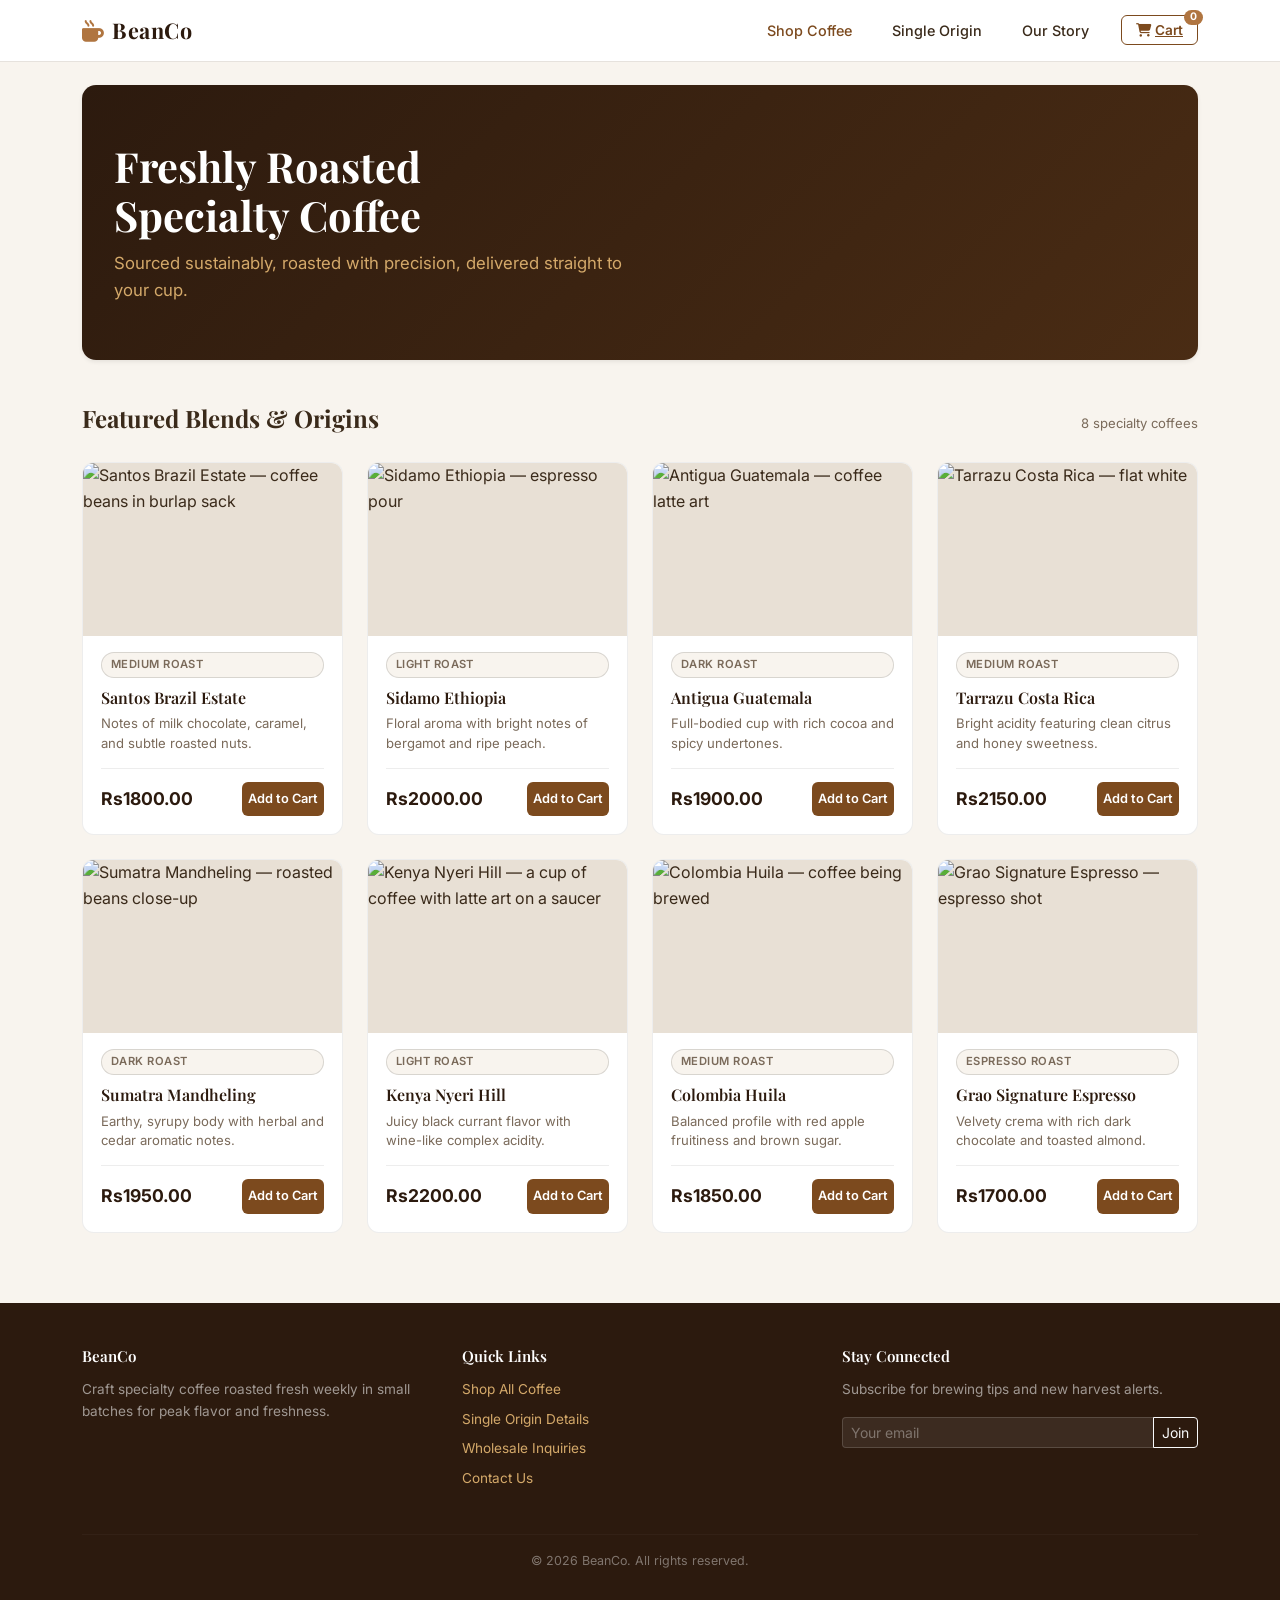
==== midterm/index.html @ d4fb7208 "Add files via upload" ====
<!doctype html>
<html lang="en">
  <head>
    <meta charset="UTF-8" />
    <meta name="viewport" content="width=device-width, initial-scale=1.0" />
    <title>BeanCo — Specialty Coffee Roasters</title>

    <link
      href="https://cdn.jsdelivr.net/npm/bootstrap@5.3.3/dist/css/bootstrap.min.css"
      rel="stylesheet"
    />
    <link
      rel="stylesheet"
      href="https://cdnjs.cloudflare.com/ajax/libs/font-awesome/6.5.1/css/all.min.css"
    />

    <link
      href="https://fonts.googleapis.com/css2?family=Playfair+Display:wght@600;700&family=Inter:wght@400;500;600&display=swap"
      rel="stylesheet"
    />

    <link rel="stylesheet" href="style.css" />
  </head>

  <body>
    <nav class="navbar navbar-expand-lg sticky-top">
      <div class="container">
        <a class="navbar-brand" href="index.html">
          <i
            class="fa-solid fa-mug-hot me-2"
            style="color: var(--brown-warm)"
          ></i
          >BeanCo
        </a>

        <button
          class="navbar-toggler border-0"
          type="button"
          data-bs-toggle="collapse"
          data-bs-target="#mainNav"
          aria-controls="mainNav"
          aria-expanded="false"
          aria-label="Toggle navigation"
        >
          <span class="navbar-toggler-icon"></span>
        </button>

        <div class="collapse navbar-collapse justify-content-end" id="mainNav">
          <ul class="navbar-nav align-items-lg-center gap-lg-4 py-2 py-lg-0">
            <li class="nav-item">
              <a class="nav-link active" href="index.html">Shop Coffee</a>
            </li>
            <li class="nav-item">
              <a class="nav-link" href="product.html">Single Origin</a>
            </li>
            <li class="nav-item"><a class="nav-link" href="#">Our Story</a></li>
            <li class="nav-item mt-2 mt-lg-0">
              <a class="btn-cart" href="#">
                <i class="fa-solid fa-cart-shopping me-1"></i>Cart
                <span class="cart-badge">0</span>
              </a>
            </li>
          </ul>
        </div>
      </div>
    </nav>

    <main class="container my-4">
      <section class="hero shadow-sm">
        <h1>Freshly Roasted<br />Specialty Coffee</h1>
        <p>
          Sourced sustainably, roasted with precision, delivered straight to
          your cup.
        </p>
      </section>

      <div class="section-header">
        <h2>Featured Blends &amp; Origins</h2>
        <span>8 specialty coffees</span>
      </div>

      <div class="row g-4">
        <!-- product 1-->
        <div class="col-12 col-sm-6 col-lg-3">
          <div class="product-card">
            <div class="product-img-wrap">
              <img
                src="https://images.unsplash.com/photo-1447933601403-0c6688de566e?w=800&h=534&fit=crop&auto=format&q=82"
                alt="Santos Brazil Estate — coffee beans in burlap sack"
                loading="lazy"
              />
            </div>
            <div class="product-body">
              <span class="roast-badge">Medium Roast</span>
              <p class="product-name">
                <a href="product.html">Santos Brazil Estate</a>
              </p>
              <p class="product-desc">
                Notes of milk chocolate, caramel, and subtle roasted nuts.
              </p>
              <div class="product-footer">
                <span class="product-price">Rs1800.00</span>
                <button class="btn-add">Add to Cart</button>
              </div>
            </div>
          </div>
        </div>

        <!-- product 2  -->
        <div class="col-12 col-sm-6 col-lg-3">
          <div class="product-card">
            <div class="product-img-wrap">
              <img
                src="https://images.unsplash.com/photo-1495474472287-4d71bcdd2085?w=800&h=534&fit=crop&auto=format&q=82"
                alt="Sidamo Ethiopia — espresso pour"
                loading="lazy"
              />
            </div>
            <div class="product-body">
              <span class="roast-badge">Light Roast</span>
              <p class="product-name">
                <a href="product.html">Sidamo Ethiopia</a>
              </p>
              <p class="product-desc">
                Floral aroma with bright notes of bergamot and ripe peach.
              </p>
              <div class="product-footer">
                <span class="product-price">Rs2000.00</span>
                <button class="btn-add">Add to Cart</button>
              </div>
            </div>
          </div>
        </div>

        <!-- product 3 -->
        <div class="col-12 col-sm-6 col-lg-3">
          <div class="product-card">
            <div class="product-img-wrap">
              <img
                src="https://images.unsplash.com/photo-1509042239860-f550ce710b93?w=800&h=534&fit=crop&auto=format&q=82"
                alt="Antigua Guatemala — coffee latte art"
                loading="lazy"
              />
            </div>
            <div class="product-body">
              <span class="roast-badge">Dark Roast</span>
              <p class="product-name">
                <a href="product.html">Antigua Guatemala</a>
              </p>
              <p class="product-desc">
                Full-bodied cup with rich cocoa and spicy undertones.
              </p>
              <div class="product-footer">
                <span class="product-price">Rs1900.00</span>
                <button class="btn-add">Add to Cart</button>
              </div>
            </div>
          </div>
        </div>

        <!-- product 4 -->
        <div class="col-12 col-sm-6 col-lg-3">
          <div class="product-card">
            <div class="product-img-wrap">
              <img
                src="https://images.unsplash.com/photo-1461023058943-07fcbe16d735?w=800&h=534&fit=crop&auto=format&q=82"
                alt="Tarrazu Costa Rica — flat white"
                loading="lazy"
              />
            </div>
            <div class="product-body">
              <span class="roast-badge">Medium Roast</span>
              <p class="product-name">
                <a href="product.html">Tarrazu Costa Rica</a>
              </p>
              <p class="product-desc">
                Bright acidity featuring clean citrus and honey sweetness.
              </p>
              <div class="product-footer">
                <span class="product-price">Rs2150.00</span>
                <button class="btn-add">Add to Cart</button>
              </div>
            </div>
          </div>
        </div>

        <!-- product 5 · Sumatra Mandheling -->
        <div class="col-12 col-sm-6 col-lg-3">
          <div class="product-card">
            <div class="product-img-wrap">
              <img
                src="https://images.unsplash.com/photo-1504630083234-14187a9df0f5?w=800&h=534&fit=crop&auto=format&q=82"
                alt="Sumatra Mandheling — roasted beans close-up"
                loading="lazy"
              />
            </div>
            <div class="product-body">
              <span class="roast-badge">Dark Roast</span>
              <p class="product-name">
                <a href="product.html">Sumatra Mandheling</a>
              </p>
              <p class="product-desc">
                Earthy, syrupy body with herbal and cedar aromatic notes.
              </p>
              <div class="product-footer">
                <span class="product-price">Rs1950.00</span>
                <button class="btn-add">Add to Cart</button>
              </div>
            </div>
          </div>
        </div>

        <!-- product 6 -->
        <div class="col-12 col-sm-6 col-lg-3">
          <div class="product-card">
            <div class="product-img-wrap">
              <img
                src="https://images.unsplash.com/photo-1495474472287-4d71bcdd2085?w=800&h=534&fit=crop&auto=format&q=82"
                alt="Kenya Nyeri Hill — a cup of coffee with latte art on a saucer"
                loading="lazy"
              />
            </div>
            <div class="product-body">
              <span class="roast-badge">Light Roast</span>
              <p class="product-name">
                <a href="product.html">Kenya Nyeri Hill</a>
              </p>
              <p class="product-desc">
                Juicy black currant flavor with wine-like complex acidity.
              </p>
              <div class="product-footer">
                <span class="product-price">Rs2200.00</span>
                <button class="btn-add">Add to Cart</button>
              </div>
            </div>
          </div>
        </div>

        <!-- product 7 -->
        <div class="col-12 col-sm-6 col-lg-3">
          <div class="product-card">
            <div class="product-img-wrap">
              <img
                src="https://images.unsplash.com/photo-1498804103079-a6351b050096?w=800&h=534&fit=crop&auto=format&q=82"
                alt="Colombia Huila — coffee being brewed"
                loading="lazy"
              />
            </div>
            <div class="product-body">
              <span class="roast-badge">Medium Roast</span>
              <p class="product-name">
                <a href="product.html">Colombia Huila</a>
              </p>
              <p class="product-desc">
                Balanced profile with red apple fruitiness and brown sugar.
              </p>
              <div class="product-footer">
                <span class="product-price">Rs1850.00</span>
                <button class="btn-add">Add to Cart</button>
              </div>
            </div>
          </div>
        </div>

        <!-- product 8 -->
        <div class="col-12 col-sm-6 col-lg-3">
          <div class="product-card">
            <div class="product-img-wrap">
              <img
                src="https://images.unsplash.com/photo-1510591509098-f4fdc6d0ff04?w=800&h=534&fit=crop&auto=format&q=82"
                alt="Grao Signature Espresso — espresso shot"
                loading="lazy"
              />
            </div>
            <div class="product-body">
              <span class="roast-badge">Espresso Roast</span>
              <p class="product-name">
                <a href="product.html">Grao Signature Espresso</a>
              </p>
              <p class="product-desc">
                Velvety crema with rich dark chocolate and toasted almond.
              </p>
              <div class="product-footer">
                <span class="product-price">Rs1700.00</span>
                <button class="btn-add">Add to Cart</button>
              </div>
            </div>
          </div>
        </div>
      </div>
    </main>

    <footer>
      <div class="container">
        <div class="row gy-4">
          <div class="col-md-4">
            <h5>BeanCo</h5>
            <p>
              Craft specialty coffee roasted fresh weekly in small batches for
              peak flavor and freshness.
            </p>
          </div>
          <div class="col-md-4">
            <h5>Quick Links</h5>
            <ul class="list-unstyled">
              <li class="mb-2"><a href="index.html">Shop All Coffee</a></li>
              <li class="mb-2">
                <a href="product.html">Single Origin Details</a>
              </li>
              <li class="mb-2"><a href="#">Wholesale Inquiries</a></li>
              <li class="mb-2"><a href="#">Contact Us</a></li>
            </ul>
          </div>

          <div class="col-md-4">
            <h5>Stay Connected</h5>
            <p>Subscribe for brewing tips and new harvest alerts.</p>
            <div class="input-group input-group-sm">
              <input
                type="email"
                class="form-control footer-input"
                placeholder="Your email"
              />
              <button class="btn btn-outline-light" type="button">Join</button>
            </div>
          </div>
        </div>
        <hr />
        <p class="copyright">&copy; 2026 BeanCo. All rights reserved.</p>
      </div>
    </footer>

    <script src="https://cdn.jsdelivr.net/npm/bootstrap@5.3.3/dist/js/bootstrap.bundle.min.js"></script>
  </body>
</html>
---- midterm/style.css ----
:root {
  --brown-deep: #2c1a0e;
  --brown-mid: #7c4a1e;
  --brown-warm: #b07540;
  --cream: #f8f4ee;
  --cream-card: #ffffff;
  --text-body: #3a2a1a;
  --text-muted: #7a6a5a;
  --ease: all 0.28s ease;
}

*,
*::before,
*::after {
  box-sizing: border-box;
}

body {
  font-family: "Inter", sans-serif;
  background-color: var(--cream);
  color: var(--text-body);
  margin: 0;
  padding: 0;
  line-height: 1.6;
}

.navbar {
  background-color: var(--cream-card);
  box-shadow: 0 1px 0 rgba(0, 0, 0, 0.07);
}
.navbar-brand {
  font-family: "Playfair Display", serif;
  font-weight: 700;
  font-size: 1.35rem;
  color: var(--brown-deep) !important;
  letter-spacing: 0.02em;
}
.nav-link {
  color: var(--text-body) !important;
  font-weight: 500;
  font-size: 0.9rem;
  transition: var(--ease);
}
.nav-link:hover,
.nav-link.active {
  color: var(--brown-mid) !important;
}

.btn-cart {
  background: none;
  border: 1.5px solid var(--brown-mid);
  color: var(--brown-mid);
  border-radius: 6px;
  font-weight: 600;
  font-size: 0.85rem;
  padding: 6px 14px;
  transition: var(--ease);
  position: relative;
}
.btn-cart:hover {
  background: var(--brown-mid);
  color: #fff;
}
.cart-badge {
  position: absolute;
  top: -6px;
  right: -6px;
  background: var(--brown-warm);
  color: #fff;
  font-size: 0.65rem;
  font-weight: 700;
  border-radius: 50rem;
  padding: 2px 6px;
  line-height: 1;
}

.hero {
  background: linear-gradient(135deg, var(--brown-deep) 0%, #4a2c14 100%);
  color: #fff;
  padding: 56px 32px;
  border-radius: 14px;
  margin-bottom: 44px;
}
.hero h1 {
  font-family: "Playfair Display", serif;
  font-size: clamp(1.6rem, 4vw, 2.6rem);
  font-weight: 700;
  margin-bottom: 10px;
}
.hero p {
  color: #d4a96a;
  font-size: 1.05rem;
  margin-bottom: 0;
  max-width: 520px;
}

.section-header {
  display: flex;
  align-items: baseline;
  justify-content: space-between;
  margin-bottom: 28px;
}
.section-header h2 {
  font-family: "Playfair Display", serif;
  font-size: 1.5rem;
  font-weight: 700;
  margin: 0;
}
.section-header span {
  font-size: 0.82rem;
  color: var(--text-muted);
}

.product-card {
  background: var(--cream-card);
  border: 1px solid rgba(0, 0, 0, 0.07);
  border-radius: 12px;
  overflow: hidden;
  height: 100%;
  display: flex;
  flex-direction: column;
  transition: var(--ease);
}
.product-card:hover {
  transform: translateY(-5px);
  box-shadow: 0 14px 32px rgba(44, 26, 14, 0.13);
}

.product-img-wrap {
  width: 100%;
  aspect-ratio: 3 / 2;
  overflow: hidden;
  background: #e8e0d5;
  flex-shrink: 0;
}
.product-img-wrap img {
  width: 100%;
  height: 100%;
  object-fit: cover;
  object-position: center;
  display: block;
  transition: transform 0.4s ease;
}
.product-card:hover .product-img-wrap img {
  transform: scale(1.06);
}

.product-body {
  padding: 16px 18px 18px;
  display: flex;
  flex-direction: column;
  flex-grow: 1;
}
.roast-badge {
  display: inline-block;
  font-size: 0.7rem;
  font-weight: 600;
  letter-spacing: 0.04em;
  padding: 3px 9px;
  border-radius: 50rem;
  border: 1px solid rgba(0, 0, 0, 0.13);
  background: var(--cream);
  color: var(--text-muted);
  margin-bottom: 10px;
  text-transform: uppercase;
}
.product-name {
  font-family: "Playfair Display", serif;
  font-size: 1rem;
  font-weight: 600;
  margin-bottom: 6px;
  line-height: 1.3;
}
.product-name a {
  color: var(--brown-deep);
  text-decoration: none;
  transition: var(--ease);
}
.product-name a:hover {
  color: var(--brown-mid);
}
.product-desc {
  font-size: 0.82rem;
  color: var(--text-muted);
  flex-grow: 1;
  margin-bottom: 14px;
  line-height: 1.5;
}
.product-footer {
  display: flex;
  align-items: center;
  justify-content: space-between;
  border-top: 1px solid rgba(0, 0, 0, 0.07);
  padding-top: 13px;
}
.product-price {
  font-size: 1.1rem;
  font-weight: 700;
  color: var(--brown-deep);
}
.btn-add {
  background: var(--brown-mid);
  color: #fff;
  border: none;
  border-radius: 6px;
  font-size: 0.8rem;
  font-weight: 600;
  padding: 7px 6px;
  transition: var(--ease);
  cursor: pointer;
}
.btn-add:hover {
  background: var(--brown-deep);
}

footer {
  background: var(--brown-deep);
  color: #f8f4ee;
  padding: 44px 0 22px;
  margin-top: 70px;
}
footer h5 {
  font-family: "Playfair Display", serif;
  font-size: 0.95rem;
  font-weight: 600;
  color: #fff;
  margin-bottom: 14px;
}
footer p,
footer li {
  font-size: 0.85rem;
  color: rgba(255, 255, 255, 0.55);
}
footer a {
  color: #d4a96a;
  text-decoration: none;
  transition: var(--ease);
}
footer a:hover {
  color: #fff;
}
footer hr {
  border-color: rgba(255, 255, 255, 0.12);
  margin: 28px 0 16px;
}
footer .copyright {
  font-size: 0.78rem;
  color: rgba(255, 255, 255, 0.4);
  text-align: center;
}
.footer-input {
  background: rgba(255, 255, 255, 0.08);
  border: 1px solid rgba(255, 255, 255, 0.15);
  color: #fff;
  font-size: 0.82rem;
}
.footer-input::placeholder {
  color: rgba(255, 255, 255, 0.35);
}
.footer-input:focus {
  background: rgba(255, 255, 255, 0.13);
  box-shadow: none;
  border-color: var(--brown-warm);
  color: #fff;
}
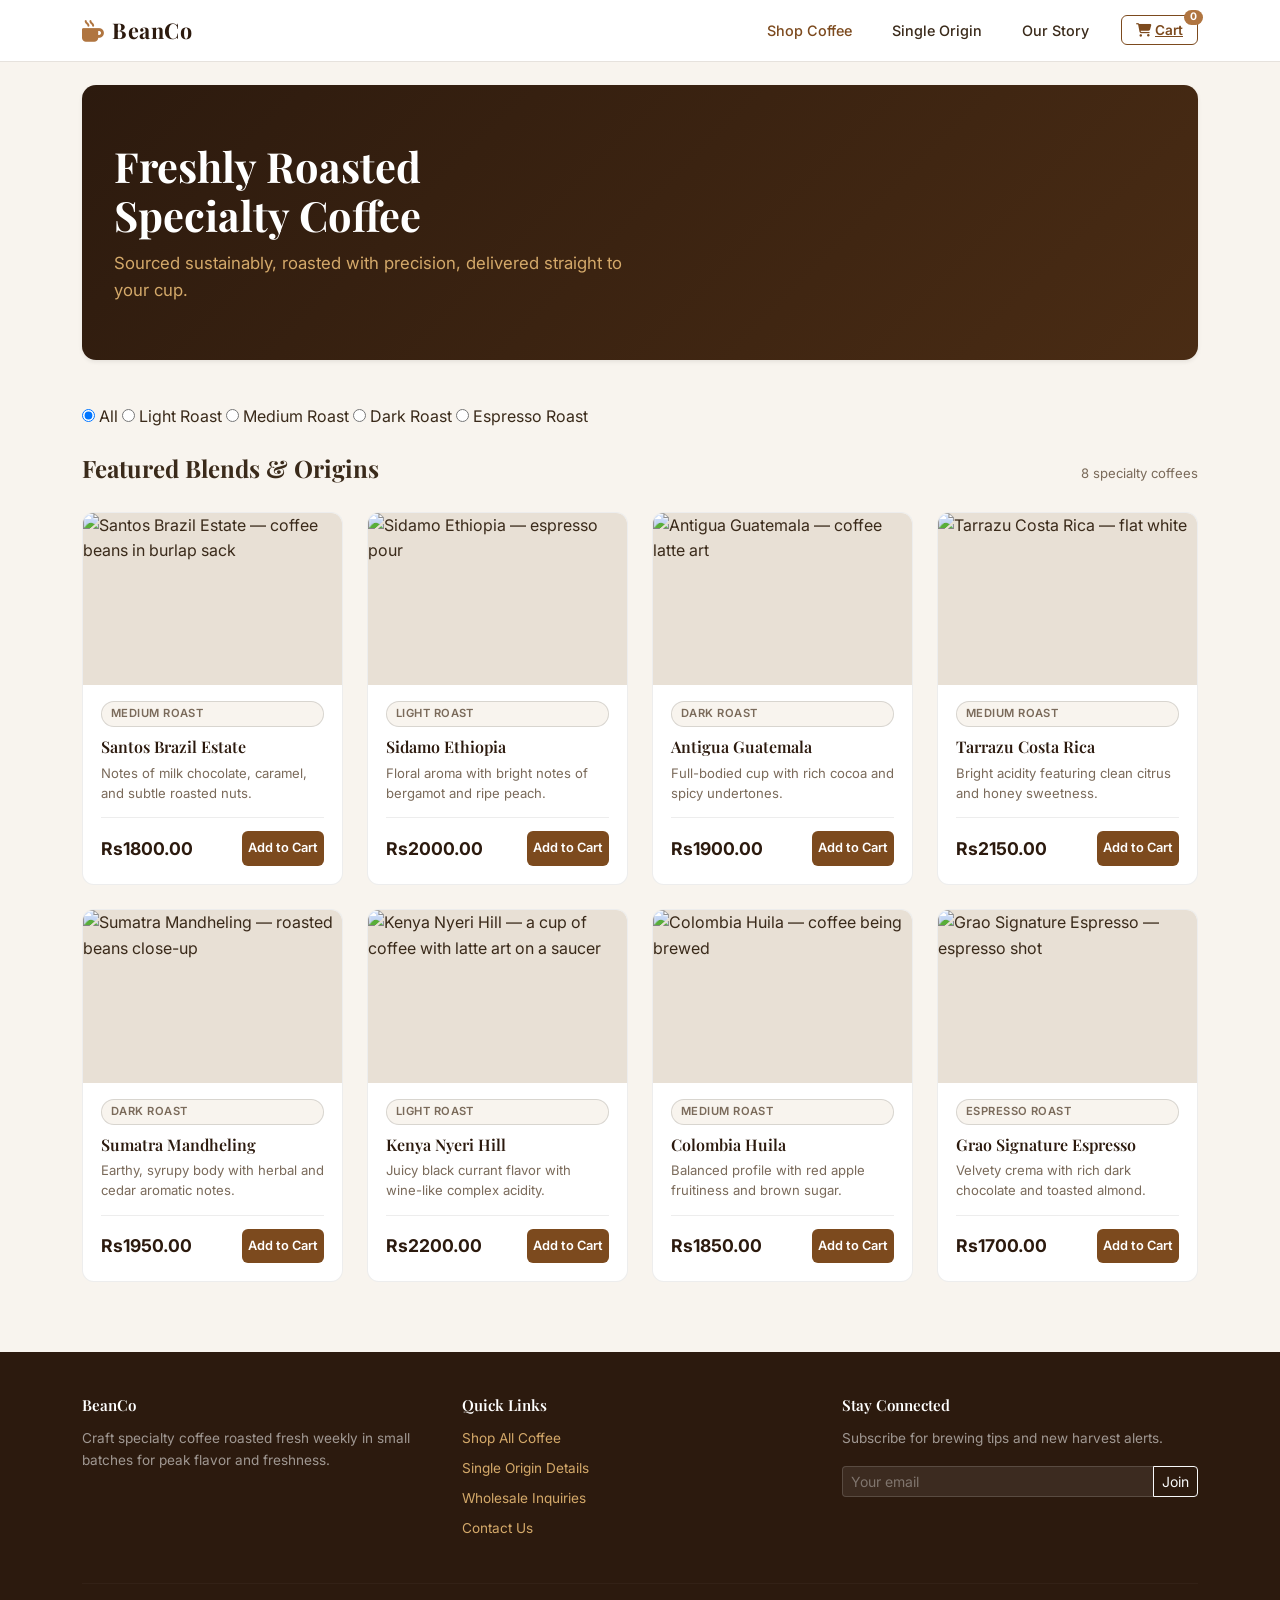
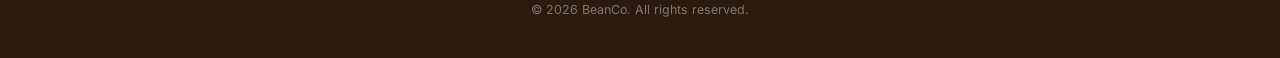
==== commit 04337c4c: "midterm:Task1" ====
--- a/midterm/index.html
+++ b/midterm/index.html
@@ -74,220 +74,239 @@
         </p>
       </section>
 
+
+<div class="filter-container mb-4">
+  <input type="radio" id="cat-all" name="category-filter" class="filter-radio" checked />
+  <label for="cat-all" class="filter-label">All</label>
+
+  <input type="radio" id="cat-light" name="category-filter" class="filter-radio" />
+  <label for="cat-light" class="filter-label">Light Roast</label>
+
+  <input type="radio" id="cat-medium" name="category-filter" class="filter-radio" />
+  <label for="cat-medium" class="filter-label">Medium Roast</label>
+
+  <input type="radio" id="cat-dark" name="category-filter" class="filter-radio" />
+  <label for="cat-dark" class="filter-label">Dark Roast</label>
+
+  <input type="radio" id="cat-espresso" name="category-filter" class="filter-radio" />
+  <label for="cat-espresso" class="filter-label">Espresso Roast</label>
+</div>
+
       <div class="section-header">
         <h2>Featured Blends &amp; Origins</h2>
         <span>8 specialty coffees</span>
       </div>
 
-      <div class="row g-4">
-        <!-- product 1-->
-        <div class="col-12 col-sm-6 col-lg-3">
-          <div class="product-card">
-            <div class="product-img-wrap">
-              <img
-                src="https://images.unsplash.com/photo-1447933601403-0c6688de566e?w=800&h=534&fit=crop&auto=format&q=82"
-                alt="Santos Brazil Estate — coffee beans in burlap sack"
-                loading="lazy"
-              />
-            </div>
-            <div class="product-body">
-              <span class="roast-badge">Medium Roast</span>
-              <p class="product-name">
-                <a href="product.html">Santos Brazil Estate</a>
-              </p>
-              <p class="product-desc">
-                Notes of milk chocolate, caramel, and subtle roasted nuts.
-              </p>
-              <div class="product-footer">
-                <span class="product-price">Rs1800.00</span>
-                <button class="btn-add">Add to Cart</button>
-              </div>
-            </div>
-          </div>
-        </div>
-
-        <!-- product 2  -->
-        <div class="col-12 col-sm-6 col-lg-3">
-          <div class="product-card">
-            <div class="product-img-wrap">
-              <img
-                src="https://images.unsplash.com/photo-1495474472287-4d71bcdd2085?w=800&h=534&fit=crop&auto=format&q=82"
-                alt="Sidamo Ethiopia — espresso pour"
-                loading="lazy"
-              />
-            </div>
-            <div class="product-body">
-              <span class="roast-badge">Light Roast</span>
-              <p class="product-name">
-                <a href="product.html">Sidamo Ethiopia</a>
-              </p>
-              <p class="product-desc">
-                Floral aroma with bright notes of bergamot and ripe peach.
-              </p>
-              <div class="product-footer">
-                <span class="product-price">Rs2000.00</span>
-                <button class="btn-add">Add to Cart</button>
-              </div>
-            </div>
-          </div>
-        </div>
-
-        <!-- product 3 -->
-        <div class="col-12 col-sm-6 col-lg-3">
-          <div class="product-card">
-            <div class="product-img-wrap">
-              <img
-                src="https://images.unsplash.com/photo-1509042239860-f550ce710b93?w=800&h=534&fit=crop&auto=format&q=82"
-                alt="Antigua Guatemala — coffee latte art"
-                loading="lazy"
-              />
-            </div>
-            <div class="product-body">
-              <span class="roast-badge">Dark Roast</span>
-              <p class="product-name">
-                <a href="product.html">Antigua Guatemala</a>
-              </p>
-              <p class="product-desc">
-                Full-bodied cup with rich cocoa and spicy undertones.
-              </p>
-              <div class="product-footer">
-                <span class="product-price">Rs1900.00</span>
-                <button class="btn-add">Add to Cart</button>
-              </div>
-            </div>
-          </div>
-        </div>
-
-        <!-- product 4 -->
-        <div class="col-12 col-sm-6 col-lg-3">
-          <div class="product-card">
-            <div class="product-img-wrap">
-              <img
-                src="https://images.unsplash.com/photo-1461023058943-07fcbe16d735?w=800&h=534&fit=crop&auto=format&q=82"
-                alt="Tarrazu Costa Rica — flat white"
-                loading="lazy"
-              />
-            </div>
-            <div class="product-body">
-              <span class="roast-badge">Medium Roast</span>
-              <p class="product-name">
-                <a href="product.html">Tarrazu Costa Rica</a>
-              </p>
-              <p class="product-desc">
-                Bright acidity featuring clean citrus and honey sweetness.
-              </p>
-              <div class="product-footer">
-                <span class="product-price">Rs2150.00</span>
-                <button class="btn-add">Add to Cart</button>
-              </div>
-            </div>
-          </div>
-        </div>
-
-        <!-- product 5 · Sumatra Mandheling -->
-        <div class="col-12 col-sm-6 col-lg-3">
-          <div class="product-card">
-            <div class="product-img-wrap">
-              <img
-                src="https://images.unsplash.com/photo-1504630083234-14187a9df0f5?w=800&h=534&fit=crop&auto=format&q=82"
-                alt="Sumatra Mandheling — roasted beans close-up"
-                loading="lazy"
-              />
-            </div>
-            <div class="product-body">
-              <span class="roast-badge">Dark Roast</span>
-              <p class="product-name">
-                <a href="product.html">Sumatra Mandheling</a>
-              </p>
-              <p class="product-desc">
-                Earthy, syrupy body with herbal and cedar aromatic notes.
-              </p>
-              <div class="product-footer">
-                <span class="product-price">Rs1950.00</span>
-                <button class="btn-add">Add to Cart</button>
-              </div>
-            </div>
-          </div>
-        </div>
-
-        <!-- product 6 -->
-        <div class="col-12 col-sm-6 col-lg-3">
-          <div class="product-card">
-            <div class="product-img-wrap">
-              <img
-                src="https://images.unsplash.com/photo-1495474472287-4d71bcdd2085?w=800&h=534&fit=crop&auto=format&q=82"
-                alt="Kenya Nyeri Hill — a cup of coffee with latte art on a saucer"
-                loading="lazy"
-              />
-            </div>
-            <div class="product-body">
-              <span class="roast-badge">Light Roast</span>
-              <p class="product-name">
-                <a href="product.html">Kenya Nyeri Hill</a>
-              </p>
-              <p class="product-desc">
-                Juicy black currant flavor with wine-like complex acidity.
-              </p>
-              <div class="product-footer">
-                <span class="product-price">Rs2200.00</span>
-                <button class="btn-add">Add to Cart</button>
-              </div>
-            </div>
-          </div>
-        </div>
-
-        <!-- product 7 -->
-        <div class="col-12 col-sm-6 col-lg-3">
-          <div class="product-card">
-            <div class="product-img-wrap">
-              <img
-                src="https://images.unsplash.com/photo-1498804103079-a6351b050096?w=800&h=534&fit=crop&auto=format&q=82"
-                alt="Colombia Huila — coffee being brewed"
-                loading="lazy"
-              />
-            </div>
-            <div class="product-body">
-              <span class="roast-badge">Medium Roast</span>
-              <p class="product-name">
-                <a href="product.html">Colombia Huila</a>
-              </p>
-              <p class="product-desc">
-                Balanced profile with red apple fruitiness and brown sugar.
-              </p>
-              <div class="product-footer">
-                <span class="product-price">Rs1850.00</span>
-                <button class="btn-add">Add to Cart</button>
-              </div>
-            </div>
-          </div>
-        </div>
-
-        <!-- product 8 -->
-        <div class="col-12 col-sm-6 col-lg-3">
-          <div class="product-card">
-            <div class="product-img-wrap">
-              <img
-                src="https://images.unsplash.com/photo-1510591509098-f4fdc6d0ff04?w=800&h=534&fit=crop&auto=format&q=82"
-                alt="Grao Signature Espresso — espresso shot"
-                loading="lazy"
-              />
-            </div>
-            <div class="product-body">
-              <span class="roast-badge">Espresso Roast</span>
-              <p class="product-name">
-                <a href="product.html">Grao Signature Espresso</a>
-              </p>
-              <p class="product-desc">
-                Velvety crema with rich dark chocolate and toasted almond.
-              </p>
-              <div class="product-footer">
-                <span class="product-price">Rs1700.00</span>
-                <button class="btn-add">Add to Cart</button>
-              </div>
-            </div>
-          </div>
-        </div>
-      </div>
+<div class="row g-4 product-grid" id="productGrid">
+  
+  <!-- product 1 -->
+  <div class="col-12 col-sm-6 col-lg-3 product-item" data-category="medium">
+    <div class="product-card">
+      <div class="product-img-wrap">
+        <img
+          src="https://images.unsplash.com/photo-1447933601403-0c6688de566e?w=800&h=534&fit=crop&auto=format&q=82"
+          alt="Santos Brazil Estate — coffee beans in burlap sack"
+          loading="lazy"
+        />
+      </div>
+      <div class="product-body">
+        <span class="roast-badge">Medium Roast</span>
+        <p class="product-name">
+          <a href="product.html">Santos Brazil Estate</a>
+        </p>
+        <p class="product-desc">
+          Notes of milk chocolate, caramel, and subtle roasted nuts.
+        </p>
+        <div class="product-footer">
+          <span class="product-price">Rs1800.00</span>
+          <button class="btn-add">Add to Cart</button>
+        </div>
+      </div>
+    </div>
+  </div>
+
+  <!-- product 2 -->
+  <div class="col-12 col-sm-6 col-lg-3 product-item" data-category="light">
+    <div class="product-card">
+      <div class="product-img-wrap">
+        <img
+          src="https://images.unsplash.com/photo-1495474472287-4d71bcdd2085?w=800&h=534&fit=crop&auto=format&q=82"
+          alt="Sidamo Ethiopia — espresso pour"
+          loading="lazy"
+        />
+      </div>
+      <div class="product-body">
+        <span class="roast-badge">Light Roast</span>
+        <p class="product-name">
+          <a href="product.html">Sidamo Ethiopia</a>
+        </p>
+        <p class="product-desc">
+          Floral aroma with bright notes of bergamot and ripe peach.
+        </p>
+        <div class="product-footer">
+          <span class="product-price">Rs2000.00</span>
+          <button class="btn-add">Add to Cart</button>
+        </div>
+      </div>
+    </div>
+  </div>
+
+  <!-- product 3 -->
+  <div class="col-12 col-sm-6 col-lg-3 product-item" data-category="dark">
+    <div class="product-card">
+      <div class="product-img-wrap">
+        <img
+          src="https://images.unsplash.com/photo-1509042239860-f550ce710b93?w=800&h=534&fit=crop&auto=format&q=82"
+          alt="Antigua Guatemala — coffee latte art"
+          loading="lazy"
+        />
+      </div>
+      <div class="product-body">
+        <span class="roast-badge">Dark Roast</span>
+        <p class="product-name">
+          <a href="product.html">Antigua Guatemala</a>
+        </p>
+        <p class="product-desc">
+          Full-bodied cup with rich cocoa and spicy undertones.
+        </p>
+        <div class="product-footer">
+          <span class="product-price">Rs1900.00</span>
+          <button class="btn-add">Add to Cart</button>
+        </div>
+      </div>
+    </div>
+  </div>
+
+  <!-- product 4 -->
+  <div class="col-12 col-sm-6 col-lg-3 product-item" data-category="medium">
+    <div class="product-card">
+      <div class="product-img-wrap">
+        <img
+          src="https://images.unsplash.com/photo-1461023058943-07fcbe16d735?w=800&h=534&fit=crop&auto=format&q=82"
+          alt="Tarrazu Costa Rica — flat white"
+          loading="lazy"
+        />
+      </div>
+      <div class="product-body">
+        <span class="roast-badge">Medium Roast</span>
+        <p class="product-name">
+          <a href="product.html">Tarrazu Costa Rica</a>
+        </p>
+        <p class="product-desc">
+          Bright acidity featuring clean citrus and honey sweetness.
+        </p>
+        <div class="product-footer">
+          <span class="product-price">Rs2150.00</span>
+          <button class="btn-add">Add to Cart</button>
+        </div>
+      </div>
+    </div>
+  </div>
+
+  <!-- product 5 -->
+  <div class="col-12 col-sm-6 col-lg-3 product-item" data-category="dark">
+    <div class="product-card">
+      <div class="product-img-wrap">
+        <img
+          src="https://images.unsplash.com/photo-1504630083234-14187a9df0f5?w=800&h=534&fit=crop&auto=format&q=82"
+          alt="Sumatra Mandheling — roasted beans close-up"
+          loading="lazy"
+        />
+      </div>
+      <div class="product-body">
+        <span class="roast-badge">Dark Roast</span>
+        <p class="product-name">
+          <a href="product.html">Sumatra Mandheling</a>
+        </p>
+        <p class="product-desc">
+          Earthy, syrupy body with herbal and cedar aromatic notes.
+        </p>
+        <div class="product-footer">
+          <span class="product-price">Rs1950.00</span>
+          <button class="btn-add">Add to Cart</button>
+        </div>
+      </div>
+    </div>
+  </div>
+
+  <!-- product 6 -->
+  <div class="col-12 col-sm-6 col-lg-3 product-item" data-category="light">
+    <div class="product-card">
+      <div class="product-img-wrap">
+        <img
+          src="https://images.unsplash.com/photo-1495474472287-4d71bcdd2085?w=800&h=534&fit=crop&auto=format&q=82"
+          alt="Kenya Nyeri Hill — a cup of coffee with latte art on a saucer"
+          loading="lazy"
+        />
+      </div>
+      <div class="product-body">
+        <span class="roast-badge">Light Roast</span>
+        <p class="product-name">
+          <a href="product.html">Kenya Nyeri Hill</a>
+        </p>
+        <p class="product-desc">
+          Juicy black currant flavor with wine-like complex acidity.
+        </p>
+        <div class="product-footer">
+          <span class="product-price">Rs2200.00</span>
+          <button class="btn-add">Add to Cart</button>
+        </div>
+      </div>
+    </div>
+  </div>
+
+  <!-- product 7 -->
+  <div class="col-12 col-sm-6 col-lg-3 product-item" data-category="medium">
+    <div class="product-card">
+      <div class="product-img-wrap">
+        <img
+          src="https://images.unsplash.com/photo-1498804103079-a6351b050096?w=800&h=534&fit=crop&auto=format&q=82"
+          alt="Colombia Huila — coffee being brewed"
+          loading="lazy"
+        />
+      </div>
+      <div class="product-body">
+        <span class="roast-badge">Medium Roast</span>
+        <p class="product-name">
+          <a href="product.html">Colombia Huila</a>
+        </p>
+        <p class="product-desc">
+          Balanced profile with red apple fruitiness and brown sugar.
+        </p>
+        <div class="product-footer">
+          <span class="product-price">Rs1850.00</span>
+          <button class="btn-add">Add to Cart</button>
+        </div>
+      </div>
+    </div>
+  </div>
+
+  <!-- product 8 -->
+  <div class="col-12 col-sm-6 col-lg-3 product-item" data-category="espresso">
+    <div class="product-card">
+      <div class="product-img-wrap">
+        <img
+          src="https://images.unsplash.com/photo-1510591509098-f4fdc6d0ff04?w=800&h=534&fit=crop&auto=format&q=82"
+          alt="Grao Signature Espresso — espresso shot"
+          loading="lazy"
+        />
+      </div>
+      <div class="product-body">
+        <span class="roast-badge">Espresso Roast</span>
+        <p class="product-name">
+          <a href="product.html">Grao Signature Espresso</a>
+        </p>
+        <p class="product-desc">
+          Velvety crema with rich dark chocolate and toasted almond.
+        </p>
+        <div class="product-footer">
+          <span class="product-price">Rs1700.00</span>
+          <button class="btn-add">Add to Cart</button>
+        </div>
+      </div>
+    </div>
+  </div>
+</div>
     </main>
 
     <footer>
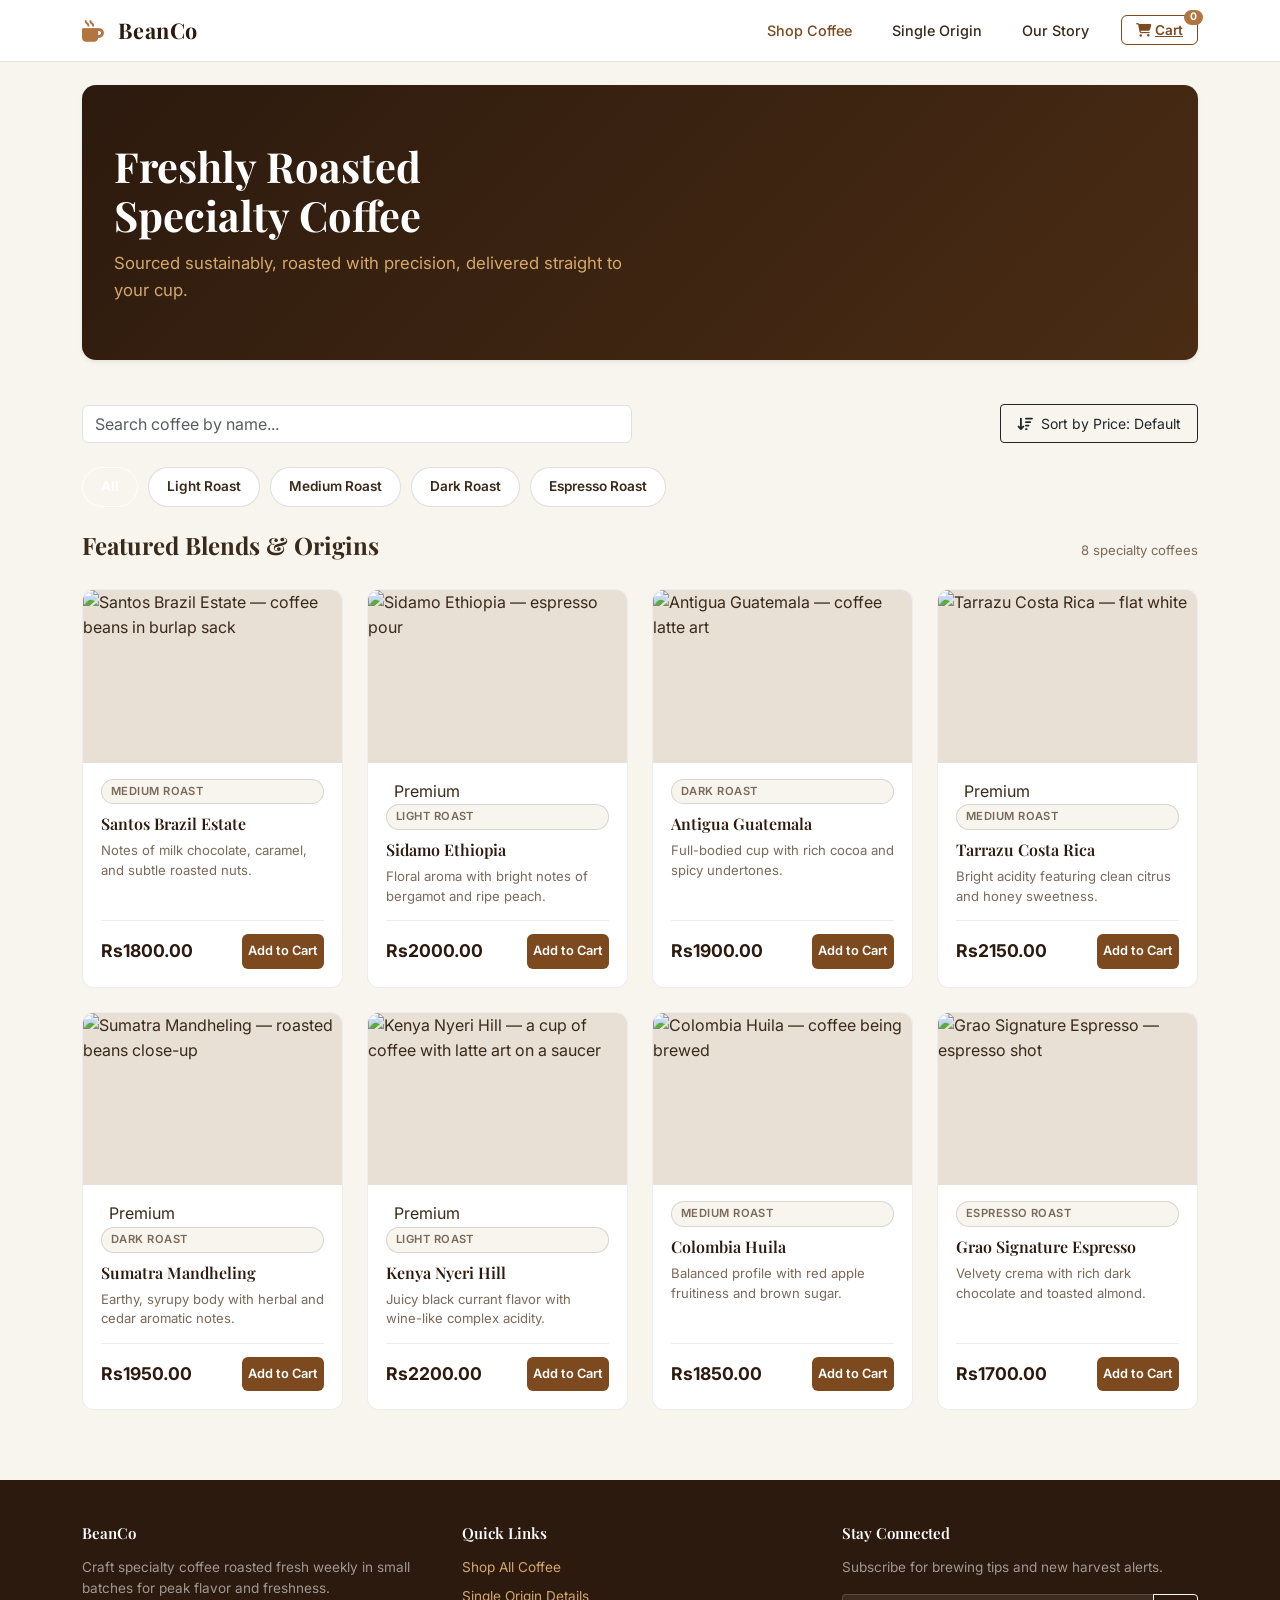
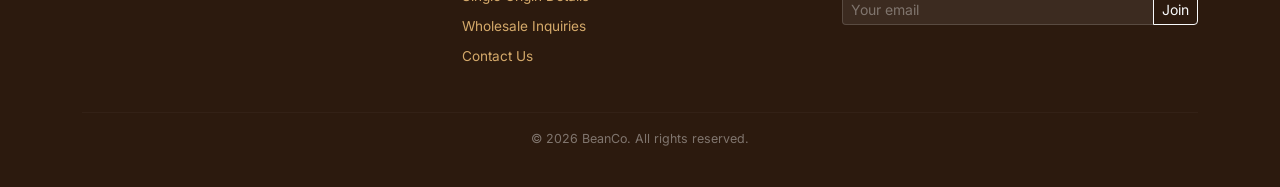
==== commit 75a3ea04: "task3 midterm" ====
--- a/midterm/index.html
+++ b/midterm/index.html
@@ -29,8 +29,8 @@
           <i
             class="fa-solid fa-mug-hot me-2"
             style="color: var(--brown-warm)"
-          ></i
-          >BeanCo
+          ></i>
+          BeanCo
         </a>
 
         <button
@@ -74,239 +74,261 @@
         </p>
       </section>
 
-
-<div class="filter-container mb-4">
-  <input type="radio" id="cat-all" name="category-filter" class="filter-radio" checked />
-  <label for="cat-all" class="filter-label">All</label>
-
-  <input type="radio" id="cat-light" name="category-filter" class="filter-radio" />
-  <label for="cat-light" class="filter-label">Light Roast</label>
-
-  <input type="radio" id="cat-medium" name="category-filter" class="filter-radio" />
-  <label for="cat-medium" class="filter-label">Medium Roast</label>
-
-  <input type="radio" id="cat-dark" name="category-filter" class="filter-radio" />
-  <label for="cat-dark" class="filter-label">Dark Roast</label>
-
-  <input type="radio" id="cat-espresso" name="category-filter" class="filter-radio" />
-  <label for="cat-espresso" class="filter-label">Espresso Roast</label>
-</div>
+      <!-- Task 3: Search Box & Sort Button -->
+      <div class="row mb-4 g-3 align-items-center">
+        <div class="col-12 col-md-6">
+          <input
+            type="text"
+            id="searchInput"
+            class="form-control"
+            placeholder="Search coffee by name..."
+          />
+        </div>
+        <div class="col-12 col-md-6 text-md-end">
+          <button id="sortPriceBtn" class="btn btn-outline-dark btn-sm px-3 py-2">
+            <i class="fa-solid fa-arrow-down-wide-short me-1"></i> Sort by Price: Default
+          </button>
+        </div>
+      </div>
+
+      <!-- Task 1: CSS-Only Category Filter -->
+      <div class="filter-container mb-4">
+        <input type="radio" id="cat-all" name="category-filter" class="filter-radio" checked />
+        <label for="cat-all" class="filter-label">All</label>
+
+        <input type="radio" id="cat-light" name="category-filter" class="filter-radio" />
+        <label for="cat-light" class="filter-label">Light Roast</label>
+
+        <input type="radio" id="cat-medium" name="category-filter" class="filter-radio" />
+        <label for="cat-medium" class="filter-label">Medium Roast</label>
+
+        <input type="radio" id="cat-dark" name="category-filter" class="filter-radio" />
+        <label for="cat-dark" class="filter-label">Dark Roast</label>
+
+        <input type="radio" id="cat-espresso" name="category-filter" class="filter-radio" />
+        <label for="cat-espresso" class="filter-label">Espresso Roast</label>
+      </div>
 
       <div class="section-header">
         <h2>Featured Blends &amp; Origins</h2>
         <span>8 specialty coffees</span>
       </div>
 
-<div class="row g-4 product-grid" id="productGrid">
-  
-  <!-- product 1 -->
-  <div class="col-12 col-sm-6 col-lg-3 product-item" data-category="medium">
-    <div class="product-card">
-      <div class="product-img-wrap">
-        <img
-          src="https://images.unsplash.com/photo-1447933601403-0c6688de566e?w=800&h=534&fit=crop&auto=format&q=82"
-          alt="Santos Brazil Estate — coffee beans in burlap sack"
-          loading="lazy"
-        />
-      </div>
-      <div class="product-body">
-        <span class="roast-badge">Medium Roast</span>
-        <p class="product-name">
-          <a href="product.html">Santos Brazil Estate</a>
-        </p>
-        <p class="product-desc">
-          Notes of milk chocolate, caramel, and subtle roasted nuts.
-        </p>
-        <div class="product-footer">
-          <span class="product-price">Rs1800.00</span>
-          <button class="btn-add">Add to Cart</button>
-        </div>
-      </div>
-    </div>
-  </div>
-
-  <!-- product 2 -->
-  <div class="col-12 col-sm-6 col-lg-3 product-item" data-category="light">
-    <div class="product-card">
-      <div class="product-img-wrap">
-        <img
-          src="https://images.unsplash.com/photo-1495474472287-4d71bcdd2085?w=800&h=534&fit=crop&auto=format&q=82"
-          alt="Sidamo Ethiopia — espresso pour"
-          loading="lazy"
-        />
-      </div>
-      <div class="product-body">
-        <span class="roast-badge">Light Roast</span>
-        <p class="product-name">
-          <a href="product.html">Sidamo Ethiopia</a>
-        </p>
-        <p class="product-desc">
-          Floral aroma with bright notes of bergamot and ripe peach.
-        </p>
-        <div class="product-footer">
-          <span class="product-price">Rs2000.00</span>
-          <button class="btn-add">Add to Cart</button>
-        </div>
-      </div>
-    </div>
-  </div>
-
-  <!-- product 3 -->
-  <div class="col-12 col-sm-6 col-lg-3 product-item" data-category="dark">
-    <div class="product-card">
-      <div class="product-img-wrap">
-        <img
-          src="https://images.unsplash.com/photo-1509042239860-f550ce710b93?w=800&h=534&fit=crop&auto=format&q=82"
-          alt="Antigua Guatemala — coffee latte art"
-          loading="lazy"
-        />
-      </div>
-      <div class="product-body">
-        <span class="roast-badge">Dark Roast</span>
-        <p class="product-name">
-          <a href="product.html">Antigua Guatemala</a>
-        </p>
-        <p class="product-desc">
-          Full-bodied cup with rich cocoa and spicy undertones.
-        </p>
-        <div class="product-footer">
-          <span class="product-price">Rs1900.00</span>
-          <button class="btn-add">Add to Cart</button>
-        </div>
-      </div>
-    </div>
-  </div>
-
-  <!-- product 4 -->
-  <div class="col-12 col-sm-6 col-lg-3 product-item" data-category="medium">
-    <div class="product-card">
-      <div class="product-img-wrap">
-        <img
-          src="https://images.unsplash.com/photo-1461023058943-07fcbe16d735?w=800&h=534&fit=crop&auto=format&q=82"
-          alt="Tarrazu Costa Rica — flat white"
-          loading="lazy"
-        />
-      </div>
-      <div class="product-body">
-        <span class="roast-badge">Medium Roast</span>
-        <p class="product-name">
-          <a href="product.html">Tarrazu Costa Rica</a>
-        </p>
-        <p class="product-desc">
-          Bright acidity featuring clean citrus and honey sweetness.
-        </p>
-        <div class="product-footer">
-          <span class="product-price">Rs2150.00</span>
-          <button class="btn-add">Add to Cart</button>
-        </div>
-      </div>
-    </div>
-  </div>
-
-  <!-- product 5 -->
-  <div class="col-12 col-sm-6 col-lg-3 product-item" data-category="dark">
-    <div class="product-card">
-      <div class="product-img-wrap">
-        <img
-          src="https://images.unsplash.com/photo-1504630083234-14187a9df0f5?w=800&h=534&fit=crop&auto=format&q=82"
-          alt="Sumatra Mandheling — roasted beans close-up"
-          loading="lazy"
-        />
-      </div>
-      <div class="product-body">
-        <span class="roast-badge">Dark Roast</span>
-        <p class="product-name">
-          <a href="product.html">Sumatra Mandheling</a>
-        </p>
-        <p class="product-desc">
-          Earthy, syrupy body with herbal and cedar aromatic notes.
-        </p>
-        <div class="product-footer">
-          <span class="product-price">Rs1950.00</span>
-          <button class="btn-add">Add to Cart</button>
-        </div>
-      </div>
-    </div>
-  </div>
-
-  <!-- product 6 -->
-  <div class="col-12 col-sm-6 col-lg-3 product-item" data-category="light">
-    <div class="product-card">
-      <div class="product-img-wrap">
-        <img
-          src="https://images.unsplash.com/photo-1495474472287-4d71bcdd2085?w=800&h=534&fit=crop&auto=format&q=82"
-          alt="Kenya Nyeri Hill — a cup of coffee with latte art on a saucer"
-          loading="lazy"
-        />
-      </div>
-      <div class="product-body">
-        <span class="roast-badge">Light Roast</span>
-        <p class="product-name">
-          <a href="product.html">Kenya Nyeri Hill</a>
-        </p>
-        <p class="product-desc">
-          Juicy black currant flavor with wine-like complex acidity.
-        </p>
-        <div class="product-footer">
-          <span class="product-price">Rs2200.00</span>
-          <button class="btn-add">Add to Cart</button>
-        </div>
-      </div>
-    </div>
-  </div>
-
-  <!-- product 7 -->
-  <div class="col-12 col-sm-6 col-lg-3 product-item" data-category="medium">
-    <div class="product-card">
-      <div class="product-img-wrap">
-        <img
-          src="https://images.unsplash.com/photo-1498804103079-a6351b050096?w=800&h=534&fit=crop&auto=format&q=82"
-          alt="Colombia Huila — coffee being brewed"
-          loading="lazy"
-        />
-      </div>
-      <div class="product-body">
-        <span class="roast-badge">Medium Roast</span>
-        <p class="product-name">
-          <a href="product.html">Colombia Huila</a>
-        </p>
-        <p class="product-desc">
-          Balanced profile with red apple fruitiness and brown sugar.
-        </p>
-        <div class="product-footer">
-          <span class="product-price">Rs1850.00</span>
-          <button class="btn-add">Add to Cart</button>
-        </div>
-      </div>
-    </div>
-  </div>
-
-  <!-- product 8 -->
-  <div class="col-12 col-sm-6 col-lg-3 product-item" data-category="espresso">
-    <div class="product-card">
-      <div class="product-img-wrap">
-        <img
-          src="https://images.unsplash.com/photo-1510591509098-f4fdc6d0ff04?w=800&h=534&fit=crop&auto=format&q=82"
-          alt="Grao Signature Espresso — espresso shot"
-          loading="lazy"
-        />
-      </div>
-      <div class="product-body">
-        <span class="roast-badge">Espresso Roast</span>
-        <p class="product-name">
-          <a href="product.html">Grao Signature Espresso</a>
-        </p>
-        <p class="product-desc">
-          Velvety crema with rich dark chocolate and toasted almond.
-        </p>
-        <div class="product-footer">
-          <span class="product-price">Rs1700.00</span>
-          <button class="btn-add">Add to Cart</button>
-        </div>
-      </div>
-    </div>
-  </div>
-</div>
+      <div class="row g-4 product-grid" id="productGrid">
+        <!-- product 1 -->
+        <div class="col-12 col-sm-6 col-lg-3 product-item" data-category="medium">
+          <div class="product-card">
+            <div class="product-img-wrap">
+              <img
+                src="https://images.unsplash.com/photo-1447933601403-0c6688de566e?w=800&h=534&fit=crop&auto=format&q=82"
+                alt="Santos Brazil Estate — coffee beans in burlap sack"
+                loading="lazy"
+              />
+            </div>
+            <div class="product-body">
+              <span class="roast-badge">Medium Roast</span>
+              <p class="product-name">
+                <a href="product.html">Santos Brazil Estate</a>
+              </p>
+              <p class="product-desc">
+                Notes of milk chocolate, caramel, and subtle roasted nuts.
+              </p>
+              <div class="product-footer">
+                <span class="product-price">Rs1800.00</span>
+                <button class="btn-add">Add to Cart</button>
+              </div>
+            </div>
+          </div>
+        </div>
+
+        <!-- product 2 -->
+        <div class="col-12 col-sm-6 col-lg-3 product-item" data-category="light">
+          <div class="product-card">
+            <div class="product-img-wrap">
+              <img
+                src="https://images.unsplash.com/photo-1495474472287-4d71bcdd2085?w=800&h=534&fit=crop&auto=format&q=82"
+                alt="Sidamo Ethiopia — espresso pour"
+                loading="lazy"
+              />
+            </div>
+            <div class="product-body">
+              <span class="roast-badge">Light Roast</span>
+              <p class="product-name">
+                <a href="product.html">Sidamo Ethiopia</a>
+              </p>
+              <p class="product-desc">
+                Floral aroma with bright notes of bergamot and ripe peach.
+              </p>
+              <div class="product-footer">
+                <span class="product-price">Rs2000.00</span>
+                <button class="btn-add">Add to Cart</button>
+              </div>
+            </div>
+          </div>
+        </div>
+
+        <!-- product 3 -->
+        <div class="col-12 col-sm-6 col-lg-3 product-item" data-category="dark">
+          <div class="product-card">
+            <div class="product-img-wrap">
+              <img
+                src="https://images.unsplash.com/photo-1509042239860-f550ce710b93?w=800&h=534&fit=crop&auto=format&q=82"
+                alt="Antigua Guatemala — coffee latte art"
+                loading="lazy"
+              />
+            </div>
+            <div class="product-body">
+              <span class="roast-badge">Dark Roast</span>
+              <p class="product-name">
+                <a href="product.html">Antigua Guatemala</a>
+              </p>
+              <p class="product-desc">
+                Full-bodied cup with rich cocoa and spicy undertones.
+              </p>
+              <div class="product-footer">
+                <span class="product-price">Rs1900.00</span>
+                <button class="btn-add">Add to Cart</button>
+              </div>
+            </div>
+          </div>
+        </div>
+
+        <!-- product 4 -->
+        <div class="col-12 col-sm-6 col-lg-3 product-item" data-category="medium">
+          <div class="product-card">
+            <div class="product-img-wrap">
+              <img
+                src="https://images.unsplash.com/photo-1461023058943-07fcbe16d735?w=800&h=534&fit=crop&auto=format&q=82"
+                alt="Tarrazu Costa Rica — flat white"
+                loading="lazy"
+              />
+            </div>
+            <div class="product-body">
+              <span class="roast-badge">Medium Roast</span>
+              <p class="product-name">
+                <a href="product.html">Tarrazu Costa Rica</a>
+              </p>
+              <p class="product-desc">
+                Bright acidity featuring clean citrus and honey sweetness.
+              </p>
+              <div class="product-footer">
+                <span class="product-price">Rs2150.00</span>
+                <button class="btn-add">Add to Cart</button>
+              </div>
+            </div>
+          </div>
+        </div>
+
+        <!-- product 5 -->
+        <div class="col-12 col-sm-6 col-lg-3 product-item" data-category="dark">
+          <div class="product-card">
+            <div class="product-img-wrap">
+              <img
+                src="https://images.unsplash.com/photo-1504630083234-14187a9df0f5?w=800&h=534&fit=crop&auto=format&q=82"
+                alt="Sumatra Mandheling — roasted beans close-up"
+                loading="lazy"
+              />
+            </div>
+            <div class="product-body">
+              <span class="roast-badge">Dark Roast</span>
+              <p class="product-name">
+                <a href="product.html">Sumatra Mandheling</a>
+              </p>
+              <p class="product-desc">
+                Earthy, syrupy body with herbal and cedar aromatic notes.
+              </p>
+              <div class="product-footer">
+                <span class="product-price">Rs1950.00</span>
+                <button class="btn-add">Add to Cart</button>
+              </div>
+            </div>
+          </div>
+        </div>
+
+        <!-- product 6 -->
+        <div class="col-12 col-sm-6 col-lg-3 product-item" data-category="light">
+          <div class="product-card">
+            <div class="product-img-wrap">
+              <img
+                src="https://images.unsplash.com/photo-1495474472287-4d71bcdd2085?w=800&h=534&fit=crop&auto=format&q=82"
+                alt="Kenya Nyeri Hill — a cup of coffee with latte art on a saucer"
+                loading="lazy"
+              />
+            </div>
+            <div class="product-body">
+              <span class="roast-badge">Light Roast</span>
+              <p class="product-name">
+                <a href="product.html">Kenya Nyeri Hill</a>
+              </p>
+              <p class="product-desc">
+                Juicy black currant flavor with wine-like complex acidity.
+              </p>
+              <div class="product-footer">
+                <span class="product-price">Rs2200.00</span>
+                <button class="btn-add">Add to Cart</button>
+              </div>
+            </div>
+          </div>
+        </div>
+
+        <!-- product 7 -->
+        <div class="col-12 col-sm-6 col-lg-3 product-item" data-category="medium">
+          <div class="product-card">
+            <div class="product-img-wrap">
+              <img
+                src="https://images.unsplash.com/photo-1498804103079-a6351b050096?w=800&h=534&fit=crop&auto=format&q=82"
+                alt="Colombia Huila — coffee being brewed"
+                loading="lazy"
+              />
+            </div>
+            <div class="product-body">
+              <span class="roast-badge">Medium Roast</span>
+              <p class="product-name">
+                <a href="product.html">Colombia Huila</a>
+              </p>
+              <p class="product-desc">
+                Balanced profile with red apple fruitiness and brown sugar.
+              </p>
+              <div class="product-footer">
+                <span class="product-price">Rs1850.00</span>
+                <button class="btn-add">Add to Cart</button>
+              </div>
+            </div>
+          </div>
+        </div>
+
+        <!-- product 8 -->
+        <div class="col-12 col-sm-6 col-lg-3 product-item" data-category="espresso">
+          <div class="product-card">
+            <div class="product-img-wrap">
+              <img
+                src="https://images.unsplash.com/photo-1510591509098-f4fdc6d0ff04?w=800&h=534&fit=crop&auto=format&q=82"
+                alt="Grao Signature Espresso — espresso shot"
+                loading="lazy"
+              />
+            </div>
+            <div class="product-body">
+              <span class="roast-badge">Espresso Roast</span>
+              <p class="product-name">
+                <a href="product.html">Grao Signature Espresso</a>
+              </p>
+              <p class="product-desc">
+                Velvety crema with rich dark chocolate and toasted almond.
+              </p>
+              <div class="product-footer">
+                <span class="product-price">Rs1700.00</span>
+                <button class="btn-add">Add to Cart</button>
+              </div>
+            </div>
+          </div>
+        </div>
+      </div>
+
+      <!-- Task 3: No products found message container -->
+      <div id="noProductsMsg" class="text-center py-5 d-none">
+        <h3 class="font-playfair text-muted">No products found</h3>
+        <p class="text-muted small">Try adjusting your search or category filter.</p>
+      </div>
     </main>
 
     <footer>
@@ -350,5 +372,6 @@
     </footer>
 
     <script src="https://cdn.jsdelivr.net/npm/bootstrap@5.3.3/dist/js/bootstrap.bundle.min.js"></script>
+    <script src="script.js"></script>
   </body>
 </html>
--- a/midterm/style.css
+++ b/midterm/style.css
@@ -263,3 +263,104 @@
   border-color: var(--brown-warm);
   color: #fff;
 }
+
+.filter-container {
+  display: flex;
+  flex-wrap: wrap;
+  gap: 10px;
+  margin-bottom: 28px;
+}
+.filter-radio {
+  display: none;
+}
+.filter-label {
+  display: inline-block;
+  padding: 8px 18px;
+  background: var(--cream-card);
+  border: 1px solid rgba(0, 0, 0, 0.12);
+  border-radius: 50rem;
+  font-size: 0.85rem;
+  font-weight: 600;
+  color: var(--text-body);
+  cursor: pointer;
+  transition: var(--ease);
+}
+.filter-label:hover {
+  border-color: var(--accent-color);
+  color: var(--accent-color);
+}
+
+
+#cat-all:checked ~ label[for="cat-all"],
+#cat-light:checked ~ label[for="cat-light"],
+#cat-medium:checked ~ label[for="cat-medium"],
+#cat-dark:checked ~ label[for="cat-dark"],
+#cat-espresso:checked ~ label[for="cat-espresso"] {
+  background-color: var(--accent-color);
+  color: #fff;
+  border-color: var(--accent-color);
+}
+
+.filter-container:has(#cat-light:checked)
+  ~ .product-grid
+  .product-item:not([data-category="light"]),
+.filter-container:has(#cat-medium:checked)
+  ~ .product-grid
+  .product-item:not([data-category="medium"]),
+.filter-container:has(#cat-dark:checked)
+  ~ .product-grid
+  .product-item:not([data-category="dark"]),
+.filter-container:has(#cat-espresso:checked)
+  ~ .product-grid
+  .product-item:not([data-category="espresso"]) {
+  display: none !important;
+  width: 0 !important;
+  padding: 0 !important;
+  margin: 0 !important;
+  border: none !important;
+  overflow: hidden !important;
+}
+
+
+.product-grid-layout {
+  display: grid;
+  grid-template-columns: 1fr;
+  grid-template-areas:
+    "image"
+    "details"
+    "description";
+  gap: 30px;
+}
+
+.product-image-area {
+  grid-area: image;
+}
+
+.product-details-area {
+  grid-area: details;
+}
+
+.product-description-area {
+  grid-area: description;
+}
+
+@media (min-width: 697px) {
+  .product-grid-layout {
+    grid-template-columns: 1fr 1fr;
+    grid-template-areas:
+      "image details"
+      "description description";
+    align-items: start;
+    gap: 40px;
+  }
+
+  .product-details-area {
+    position: sticky;
+    top: 87px; /* (97 mod 40) + 70 = 87px */
+    z-index: 10;
+  }
+
+  .product-description-area {
+    position: static;
+  }
+}
